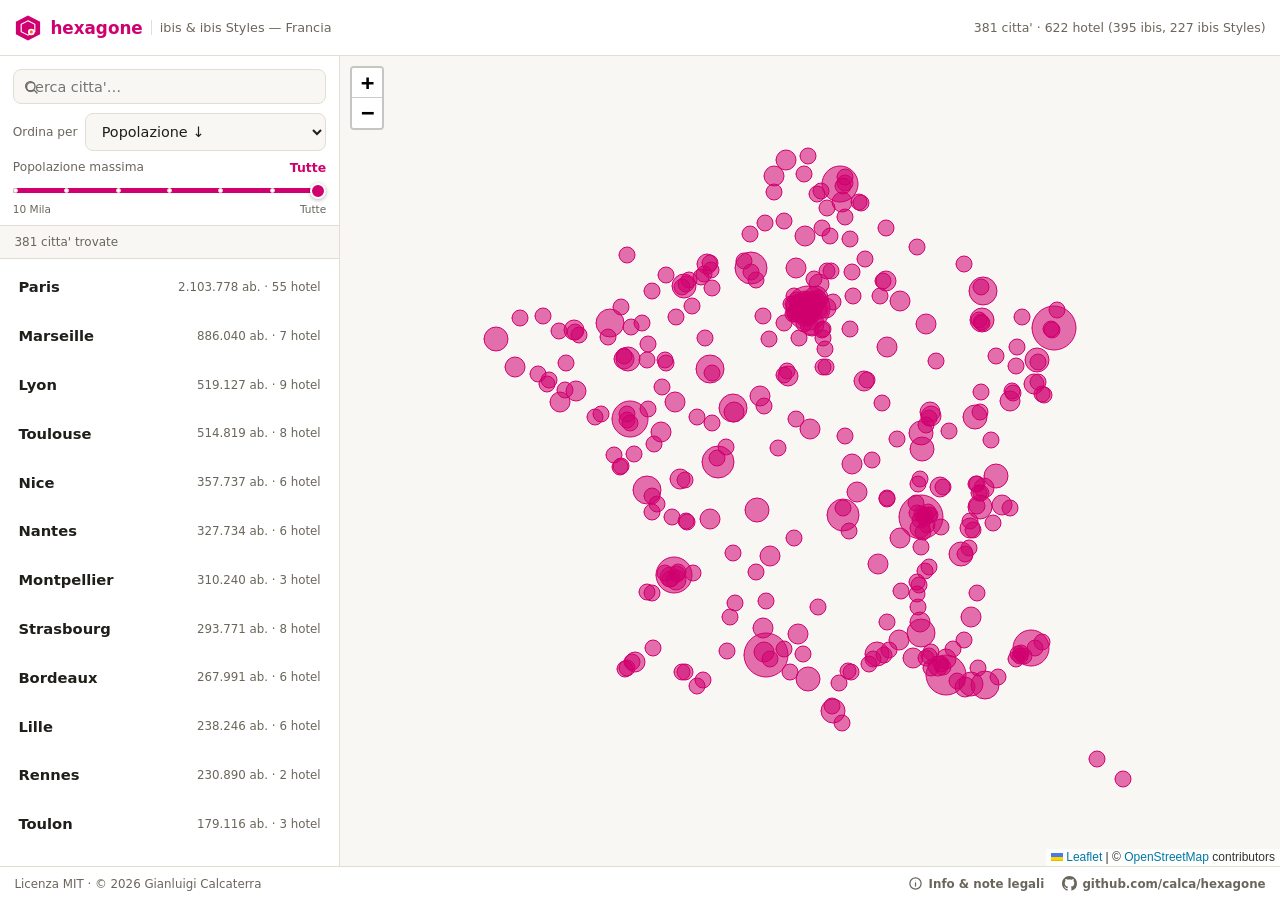
==== docs/index.html @ 94207deb "fix: il filtro popolazione e' un tetto massimo, non un minimo Il filtro/slider nella sidebar si chia" ====
<!doctype html>
<html lang="it">
<head>
<meta charset="utf-8">
<title>hexagone — ibis &amp; ibis Styles in Francia</title>
<meta name="viewport" content="width=device-width, initial-scale=1">
<meta name="description" content="hexagone: mappa non ufficiale degli hotel ibis e ibis Styles in Francia, con dati su popolazione, storia e cosa visitare per ogni citta'.">
<meta name="theme-color" content="#d0006f" media="(prefers-color-scheme: light)">
<meta name="theme-color" content="#16151a" media="(prefers-color-scheme: dark)">

<link rel="canonical" href="https://calca.github.io/hexagone/">
<meta property="og:type" content="website">
<meta property="og:site_name" content="hexagone">
<meta property="og:locale" content="it_IT">
<meta property="og:title" content="hexagone — ibis &amp; ibis Styles in Francia">
<meta property="og:description" content="Mappa non ufficiale degli hotel ibis e ibis Styles in Francia, con dati su popolazione, storia e cosa visitare per ogni citta'.">
<meta property="og:url" content="https://calca.github.io/hexagone/">
<meta property="og:image" content="https://calca.github.io/hexagone/icons/icon-512.png">
<meta name="twitter:card" content="summary_large_image">
<meta name="twitter:title" content="hexagone — ibis &amp; ibis Styles in Francia">
<meta name="twitter:description" content="Mappa non ufficiale degli hotel ibis e ibis Styles in Francia, con dati su popolazione, storia e cosa visitare per ogni citta'.">
<meta name="twitter:image" content="https://calca.github.io/hexagone/icons/icon-512.png">
<script type="application/ld+json">
{
  "@context": "https://schema.org",
  "@type": "WebSite",
  "name": "hexagone",
  "alternateName": "hexagone — ibis & ibis Styles in Francia",
  "url": "https://calca.github.io/hexagone/",
  "description": "Mappa non ufficiale degli hotel ibis e ibis Styles in Francia, con dati su popolazione, storia e cosa visitare per ogni citta'.",
  "inLanguage": "it"
}
</script>

<link rel="manifest" href="manifest.webmanifest">
<link rel="icon" href="icons/favicon.svg" type="image/svg+xml">
<link rel="alternate icon" href="icons/favicon.ico">
<link rel="icon" sizes="32x32" href="icons/favicon-32.png">
<link rel="icon" sizes="16x16" href="icons/favicon-16.png">
<link rel="apple-touch-icon" href="icons/apple-touch-icon.png">
<meta name="apple-mobile-web-app-capable" content="yes">
<meta name="apple-mobile-web-app-status-bar-style" content="black-translucent">
<meta name="apple-mobile-web-app-title" content="hexagone">

<link rel="stylesheet" href="vendor/leaflet/leaflet.css">
<link rel="stylesheet" href="style.css">
</head>
<body>
<header class="topbar">
  <h1 class="brand">
    <img src="icons/favicon.svg" alt="" width="28" height="28" class="brand-mark">
    <span class="brand-name">hexagone</span>
    <span class="fr">ibis &amp; ibis Styles — Francia</span>
  </h1>
  <div id="stats" class="stats">Caricamento dati…</div>
</header>

<nav class="view-tabs" id="view-tabs" aria-label="Vista">
  <button type="button" data-view="list" class="active" aria-pressed="true">
    <svg viewBox="0 0 24 24" fill="none" stroke="currentColor" stroke-width="2" stroke-linecap="round"><line x1="4" y1="6" x2="20" y2="6"/><line x1="4" y1="12" x2="20" y2="12"/><line x1="4" y1="18" x2="20" y2="18"/></svg>
    Elenco
  </button>
  <button type="button" data-view="map" aria-pressed="false">
    <svg viewBox="0 0 24 24" fill="none" stroke="currentColor" stroke-width="2" stroke-linecap="round" stroke-linejoin="round"><path d="M9 20l-6-3V4l6 3 6-3 6 3v13l-6-3-6 3zM9 7v13M15 4v13"/></svg>
    Mappa
  </button>
</nav>

<main class="layout" id="layout" data-view="list">
  <aside class="sidebar">
    <div class="controls">
      <div class="search-field">
        <svg viewBox="0 0 24 24" fill="none" stroke="currentColor" stroke-width="2" stroke-linecap="round"><circle cx="11" cy="11" r="7"/><line x1="21" y1="21" x2="16.65" y2="16.65"/></svg>
        <input id="search" type="search" placeholder="Cerca citta'…" autocomplete="off">
      </div>
      <div class="control-row">
        <label for="sort">Ordina per</label>
        <select id="sort">
          <option value="population-desc">Popolazione ↓</option>
          <option value="population-asc">Popolazione ↑</option>
          <option value="name-asc">Nome A→Z</option>
          <option value="hotels-desc">N. hotel ↓</option>
        </select>
      </div>
      <div class="control-block">
        <div class="control-row">
          <label for="maxpop">Popolazione massima</label>
          <span id="maxpop-value" class="maxpop-value">Tutte</span>
        </div>
        <div class="maxpop-slider">
          <div class="maxpop-track"></div>
          <div class="maxpop-fill" id="maxpop-fill"></div>
          <div class="maxpop-dots" aria-hidden="true">
            <span></span><span></span><span></span><span></span><span></span><span></span><span></span>
          </div>
          <input id="maxpop" type="range" min="0" max="6" step="1" value="6" aria-label="Popolazione massima">
        </div>
        <div class="maxpop-ticks" aria-hidden="true">
          <span>10 Mila</span><span>Tutte</span>
        </div>
      </div>
    </div>
    <div id="list-meta" class="list-meta"></div>
    <ul id="city-list" class="city-list" aria-label="Elenco citta'"></ul>
  </aside>

  <div class="map-pane">
    <div id="map"></div>
  </div>

  <div id="detail-backdrop" class="detail-backdrop" hidden></div>
  <section id="detail" class="detail" hidden>
    <button id="detail-close" class="detail-close" aria-label="Chiudi">&times;</button>
    <div id="detail-content"></div>
  </section>
</main>

<footer class="footer">
  <span class="footer-legal">Licenza <a href="https://github.com/calca/hexagone/blob/main/LICENSE" target="_blank" rel="noopener">MIT</a> · &copy; 2026 <a href="https://github.com/calca" target="_blank" rel="noopener">Gianluigi Calcaterra</a></span>
  <nav class="footer-links" aria-label="Link utili">
    <a href="about.html" class="footer-link footer-about">
      <svg viewBox="0 0 24 24" width="15" height="15" fill="none" stroke="currentColor" stroke-width="2" stroke-linecap="round" aria-hidden="true"><circle cx="12" cy="12" r="9"/><line x1="12" y1="11" x2="12" y2="16"/><circle cx="12" cy="7.7" r=".6" fill="currentColor" stroke="none"/></svg>
      <span>Info &amp; note legali</span>
    </a>
    <a href="https://github.com/calca/hexagone" target="_blank" rel="noopener" class="footer-link footer-repo">
      <svg viewBox="0 0 16 16" width="15" height="15" fill="currentColor" aria-hidden="true"><path d="M8 0C3.58 0 0 3.58 0 8c0 3.54 2.29 6.53 5.47 7.59.4.07.55-.17.55-.38 0-.19-.01-.82-.01-1.49-2.01.37-2.53-.49-2.69-.94-.09-.23-.48-.94-.82-1.13-.28-.15-.68-.52-.01-.53.63-.01 1.08.58 1.23.82.72 1.21 1.87.87 2.33.66.07-.52.28-.87.51-1.07-1.78-.2-3.64-.89-3.64-3.95 0-.87.31-1.59.82-2.15-.08-.2-.36-1.02.08-2.12 0 0 .67-.21 2.2.82.64-.18 1.32-.27 2-.27.68 0 1.36.09 2 .27 1.53-1.04 2.2-.82 2.2-.82.44 1.1.16 1.92.08 2.12.51.56.82 1.27.82 2.15 0 3.07-1.87 3.75-3.65 3.95.29.25.54.73.54 1.48 0 1.07-.01 1.93-.01 2.2 0 .21.15.46.55.38A8.01 8.01 0 0016 8c0-4.42-3.58-8-8-8z"/></svg>
      <span class="footer-repo-text">github.com/calca/hexagone</span>
    </a>
  </nav>
</footer>

<script src="vendor/leaflet/leaflet.js"></script>
<script src="app.js"></script>
</body>
</html>
---- docs/vendor/leaflet/leaflet.css ----
/* required styles */

.leaflet-pane,
.leaflet-tile,
.leaflet-marker-icon,
.leaflet-marker-shadow,
.leaflet-tile-container,
.leaflet-pane > svg,
.leaflet-pane > canvas,
.leaflet-zoom-box,
.leaflet-image-layer,
.leaflet-layer {
	position: absolute;
	left: 0;
	top: 0;
	}
.leaflet-container {
	overflow: hidden;
	}
.leaflet-tile,
.leaflet-marker-icon,
.leaflet-marker-shadow {
	-webkit-user-select: none;
	   -moz-user-select: none;
	        user-select: none;
	  -webkit-user-drag: none;
	}
/* Prevents IE11 from highlighting tiles in blue */
.leaflet-tile::selection {
	background: transparent;
}
/* Safari renders non-retina tile on retina better with this, but Chrome is worse */
.leaflet-safari .leaflet-tile {
	image-rendering: -webkit-optimize-contrast;
	}
/* hack that prevents hw layers "stretching" when loading new tiles */
.leaflet-safari .leaflet-tile-container {
	width: 1600px;
	height: 1600px;
	-webkit-transform-origin: 0 0;
	}
.leaflet-marker-icon,
.leaflet-marker-shadow {
	display: block;
	}
/* .leaflet-container svg: reset svg max-width decleration shipped in Joomla! (joomla.org) 3.x */
/* .leaflet-container img: map is broken in FF if you have max-width: 100% on tiles */
.leaflet-container .leaflet-overlay-pane svg {
	max-width: none !important;
	max-height: none !important;
	}
.leaflet-container .leaflet-marker-pane img,
.leaflet-container .leaflet-shadow-pane img,
.leaflet-container .leaflet-tile-pane img,
.leaflet-container img.leaflet-image-layer,
.leaflet-container .leaflet-tile {
	max-width: none !important;
	max-height: none !important;
	width: auto;
	padding: 0;
	}

.leaflet-container img.leaflet-tile {
	/* See: https://bugs.chromium.org/p/chromium/issues/detail?id=600120 */
	mix-blend-mode: plus-lighter;
}

.leaflet-container.leaflet-touch-zoom {
	-ms-touch-action: pan-x pan-y;
	touch-action: pan-x pan-y;
	}
.leaflet-container.leaflet-touch-drag {
	-ms-touch-action: pinch-zoom;
	/* Fallback for FF which doesn't support pinch-zoom */
	touch-action: none;
	touch-action: pinch-zoom;
}
.leaflet-container.leaflet-touch-drag.leaflet-touch-zoom {
	-ms-touch-action: none;
	touch-action: none;
}
.leaflet-container {
	-webkit-tap-highlight-color: transparent;
}
.leaflet-container a {
	-webkit-tap-highlight-color: rgba(51, 181, 229, 0.4);
}
.leaflet-tile {
	filter: inherit;
	visibility: hidden;
	}
.leaflet-tile-loaded {
	visibility: inherit;
	}
.leaflet-zoom-box {
	width: 0;
	height: 0;
	-moz-box-sizing: border-box;
	     box-sizing: border-box;
	z-index: 800;
	}
/* workaround for https://bugzilla.mozilla.org/show_bug.cgi?id=888319 */
.leaflet-overlay-pane svg {
	-moz-user-select: none;
	}

.leaflet-pane         { z-index: 400; }

.leaflet-tile-pane    { z-index: 200; }
.leaflet-overlay-pane { z-index: 400; }
.leaflet-shadow-pane  { z-index: 500; }
.leaflet-marker-pane  { z-index: 600; }
.leaflet-tooltip-pane   { z-index: 650; }
.leaflet-popup-pane   { z-index: 700; }

.leaflet-map-pane canvas { z-index: 100; }
.leaflet-map-pane svg    { z-index: 200; }

.leaflet-vml-shape {
	width: 1px;
	height: 1px;
	}
.lvml {
	behavior: url(#default#VML);
	display: inline-block;
	position: absolute;
	}


/* control positioning */

.leaflet-control {
	position: relative;
	z-index: 800;
	pointer-events: visiblePainted; /* IE 9-10 doesn't have auto */
	pointer-events: auto;
	}
.leaflet-top,
.leaflet-bottom {
	position: absolute;
	z-index: 1000;
	pointer-events: none;
	}
.leaflet-top {
	top: 0;
	}
.leaflet-right {
	right: 0;
	}
.leaflet-bottom {
	bottom: 0;
	}
.leaflet-left {
	left: 0;
	}
.leaflet-control {
	float: left;
	clear: both;
	}
.leaflet-right .leaflet-control {
	float: right;
	}
.leaflet-top .leaflet-control {
	margin-top: 10px;
	}
.leaflet-bottom .leaflet-control {
	margin-bottom: 10px;
	}
.leaflet-left .leaflet-control {
	margin-left: 10px;
	}
.leaflet-right .leaflet-control {
	margin-right: 10px;
	}


/* zoom and fade animations */

.leaflet-fade-anim .leaflet-popup {
	opacity: 0;
	-webkit-transition: opacity 0.2s linear;
	   -moz-transition: opacity 0.2s linear;
	        transition: opacity 0.2s linear;
	}
.leaflet-fade-anim .leaflet-map-pane .leaflet-popup {
	opacity: 1;
	}
.leaflet-zoom-animated {
	-webkit-transform-origin: 0 0;
	    -ms-transform-origin: 0 0;
	        transform-origin: 0 0;
	}
svg.leaflet-zoom-animated {
	will-change: transform;
}

.leaflet-zoom-anim .leaflet-zoom-animated {
	-webkit-transition: -webkit-transform 0.25s cubic-bezier(0,0,0.25,1);
	   -moz-transition:    -moz-transform 0.25s cubic-bezier(0,0,0.25,1);
	        transition:         transform 0.25s cubic-bezier(0,0,0.25,1);
	}
.leaflet-zoom-anim .leaflet-tile,
.leaflet-pan-anim .leaflet-tile {
	-webkit-transition: none;
	   -moz-transition: none;
	        transition: none;
	}

.leaflet-zoom-anim .leaflet-zoom-hide {
	visibility: hidden;
	}


/* cursors */

.leaflet-interactive {
	cursor: pointer;
	}
.leaflet-grab {
	cursor: -webkit-grab;
	cursor:    -moz-grab;
	cursor:         grab;
	}
.leaflet-crosshair,
.leaflet-crosshair .leaflet-interactive {
	cursor: crosshair;
	}
.leaflet-popup-pane,
.leaflet-control {
	cursor: auto;
	}
.leaflet-dragging .leaflet-grab,
.leaflet-dragging .leaflet-grab .leaflet-interactive,
.leaflet-dragging .leaflet-marker-draggable {
	cursor: move;
	cursor: -webkit-grabbing;
	cursor:    -moz-grabbing;
	cursor:         grabbing;
	}

/* marker & overlays interactivity */
.leaflet-marker-icon,
.leaflet-marker-shadow,
.leaflet-image-layer,
.leaflet-pane > svg path,
.leaflet-tile-container {
	pointer-events: none;
	}

.leaflet-marker-icon.leaflet-interactive,
.leaflet-image-layer.leaflet-interactive,
.leaflet-pane > svg path.leaflet-interactive,
svg.leaflet-image-layer.leaflet-interactive path {
	pointer-events: visiblePainted; /* IE 9-10 doesn't have auto */
	pointer-events: auto;
	}

/* visual tweaks */

.leaflet-container {
	background: #ddd;
	outline-offset: 1px;
	}
.leaflet-container a {
	color: #0078A8;
	}
.leaflet-zoom-box {
	border: 2px dotted #38f;
	background: rgba(255,255,255,0.5);
	}


/* general typography */
.leaflet-container {
	font-family: "Helvetica Neue", Arial, Helvetica, sans-serif;
	font-size: 12px;
	font-size: 0.75rem;
	line-height: 1.5;
	}


/* general toolbar styles */

.leaflet-bar {
	box-shadow: 0 1px 5px rgba(0,0,0,0.65);
	border-radius: 4px;
	}
.leaflet-bar a {
	background-color: #fff;
	border-bottom: 1px solid #ccc;
	width: 26px;
	height: 26px;
	line-height: 26px;
	display: block;
	text-align: center;
	text-decoration: none;
	color: black;
	}
.leaflet-bar a,
.leaflet-control-layers-toggle {
	background-position: 50% 50%;
	background-repeat: no-repeat;
	display: block;
	}
.leaflet-bar a:hover,
.leaflet-bar a:focus {
	background-color: #f4f4f4;
	}
.leaflet-bar a:first-child {
	border-top-left-radius: 4px;
	border-top-right-radius: 4px;
	}
.leaflet-bar a:last-child {
	border-bottom-left-radius: 4px;
	border-bottom-right-radius: 4px;
	border-bottom: none;
	}
.leaflet-bar a.leaflet-disabled {
	cursor: default;
	background-color: #f4f4f4;
	color: #bbb;
	}

.leaflet-touch .leaflet-bar a {
	width: 30px;
	height: 30px;
	line-height: 30px;
	}
.leaflet-touch .leaflet-bar a:first-child {
	border-top-left-radius: 2px;
	border-top-right-radius: 2px;
	}
.leaflet-touch .leaflet-bar a:last-child {
	border-bottom-left-radius: 2px;
	border-bottom-right-radius: 2px;
	}

/* zoom control */

.leaflet-control-zoom-in,
.leaflet-control-zoom-out {
	font: bold 18px 'Lucida Console', Monaco, monospace;
	text-indent: 1px;
	}

.leaflet-touch .leaflet-control-zoom-in, .leaflet-touch .leaflet-control-zoom-out  {
	font-size: 22px;
	}


/* layers control */

.leaflet-control-layers {
	box-shadow: 0 1px 5px rgba(0,0,0,0.4);
	background: #fff;
	border-radius: 5px;
	}
.leaflet-control-layers-toggle {
	background-image: url(images/layers.png);
	width: 36px;
	height: 36px;
	}
.leaflet-retina .leaflet-control-layers-toggle {
	background-image: url(images/layers-2x.png);
	background-size: 26px 26px;
	}
.leaflet-touch .leaflet-control-layers-toggle {
	width: 44px;
	height: 44px;
	}
.leaflet-control-layers .leaflet-control-layers-list,
.leaflet-control-layers-expanded .leaflet-control-layers-toggle {
	display: none;
	}
.leaflet-control-layers-expanded .leaflet-control-layers-list {
	display: block;
	position: relative;
	}
.leaflet-control-layers-expanded {
	padding: 6px 10px 6px 6px;
	color: #333;
	background: #fff;
	}
.leaflet-control-layers-scrollbar {
	overflow-y: scroll;
	overflow-x: hidden;
	padding-right: 5px;
	}
.leaflet-control-layers-selector {
	margin-top: 2px;
	position: relative;
	top: 1px;
	}
.leaflet-control-layers label {
	display: block;
	font-size: 13px;
	font-size: 1.08333em;
	}
.leaflet-control-layers-separator {
	height: 0;
	border-top: 1px solid #ddd;
	margin: 5px -10px 5px -6px;
	}

/* Default icon URLs */
.leaflet-default-icon-path { /* used only in path-guessing heuristic, see L.Icon.Default */
	background-image: url(images/marker-icon.png);
	}


/* attribution and scale controls */

.leaflet-container .leaflet-control-attribution {
	background: #fff;
	background: rgba(255, 255, 255, 0.8);
	margin: 0;
	}
.leaflet-control-attribution,
.leaflet-control-scale-line {
	padding: 0 5px;
	color: #333;
	line-height: 1.4;
	}
.leaflet-control-attribution a {
	text-decoration: none;
	}
.leaflet-control-attribution a:hover,
.leaflet-control-attribution a:focus {
	text-decoration: underline;
	}
.leaflet-attribution-flag {
	display: inline !important;
	vertical-align: baseline !important;
	width: 1em;
	height: 0.6669em;
	}
.leaflet-left .leaflet-control-scale {
	margin-left: 5px;
	}
.leaflet-bottom .leaflet-control-scale {
	margin-bottom: 5px;
	}
.leaflet-control-scale-line {
	border: 2px solid #777;
	border-top: none;
	line-height: 1.1;
	padding: 2px 5px 1px;
	white-space: nowrap;
	-moz-box-sizing: border-box;
	     box-sizing: border-box;
	background: rgba(255, 255, 255, 0.8);
	text-shadow: 1px 1px #fff;
	}
.leaflet-control-scale-line:not(:first-child) {
	border-top: 2px solid #777;
	border-bottom: none;
	margin-top: -2px;
	}
.leaflet-control-scale-line:not(:first-child):not(:last-child) {
	border-bottom: 2px solid #777;
	}

.leaflet-touch .leaflet-control-attribution,
.leaflet-touch .leaflet-control-layers,
.leaflet-touch .leaflet-bar {
	box-shadow: none;
	}
.leaflet-touch .leaflet-control-layers,
.leaflet-touch .leaflet-bar {
	border: 2px solid rgba(0,0,0,0.2);
	background-clip: padding-box;
	}


/* popup */

.leaflet-popup {
	position: absolute;
	text-align: center;
	margin-bottom: 20px;
	}
.leaflet-popup-content-wrapper {
	padding: 1px;
	text-align: left;
	border-radius: 12px;
	}
.leaflet-popup-content {
	margin: 13px 24px 13px 20px;
	line-height: 1.3;
	font-size: 13px;
	font-size: 1.08333em;
	min-height: 1px;
	}
.leaflet-popup-content p {
	margin: 17px 0;
	margin: 1.3em 0;
	}
.leaflet-popup-tip-container {
	width: 40px;
	height: 20px;
	position: absolute;
	left: 50%;
	margin-top: -1px;
	margin-left: -20px;
	overflow: hidden;
	pointer-events: none;
	}
.leaflet-popup-tip {
	width: 17px;
	height: 17px;
	padding: 1px;

	margin: -10px auto 0;
	pointer-events: auto;

	-webkit-transform: rotate(45deg);
	   -moz-transform: rotate(45deg);
	    -ms-transform: rotate(45deg);
	        transform: rotate(45deg);
	}
.leaflet-popup-content-wrapper,
.leaflet-popup-tip {
	background: white;
	color: #333;
	box-shadow: 0 3px 14px rgba(0,0,0,0.4);
	}
.leaflet-container a.leaflet-popup-close-button {
	position: absolute;
	top: 0;
	right: 0;
	border: none;
	text-align: center;
	width: 24px;
	height: 24px;
	font: 16px/24px Tahoma, Verdana, sans-serif;
	color: #757575;
	text-decoration: none;
	background: transparent;
	}
.leaflet-container a.leaflet-popup-close-button:hover,
.leaflet-container a.leaflet-popup-close-button:focus {
	color: #585858;
	}
.leaflet-popup-scrolled {
	overflow: auto;
	}

.leaflet-oldie .leaflet-popup-content-wrapper {
	-ms-zoom: 1;
	}
.leaflet-oldie .leaflet-popup-tip {
	width: 24px;
	margin: 0 auto;

	-ms-filter: "progid:DXImageTransform.Microsoft.Matrix(M11=0.70710678, M12=0.70710678, M21=-0.70710678, M22=0.70710678)";
	filter: progid:DXImageTransform.Microsoft.Matrix(M11=0.70710678, M12=0.70710678, M21=-0.70710678, M22=0.70710678);
	}

.leaflet-oldie .leaflet-control-zoom,
.leaflet-oldie .leaflet-control-layers,
.leaflet-oldie .leaflet-popup-content-wrapper,
.leaflet-oldie .leaflet-popup-tip {
	border: 1px solid #999;
	}


/* div icon */

.leaflet-div-icon {
	background: #fff;
	border: 1px solid #666;
	}


/* Tooltip */
/* Base styles for the element that has a tooltip */
.leaflet-tooltip {
	position: absolute;
	padding: 6px;
	background-color: #fff;
	border: 1px solid #fff;
	border-radius: 3px;
	color: #222;
	white-space: nowrap;
	-webkit-user-select: none;
	-moz-user-select: none;
	-ms-user-select: none;
	user-select: none;
	pointer-events: none;
	box-shadow: 0 1px 3px rgba(0,0,0,0.4);
	}
.leaflet-tooltip.leaflet-interactive {
	cursor: pointer;
	pointer-events: auto;
	}
.leaflet-tooltip-top:before,
.leaflet-tooltip-bottom:before,
.leaflet-tooltip-left:before,
.leaflet-tooltip-right:before {
	position: absolute;
	pointer-events: none;
	border: 6px solid transparent;
	background: transparent;
	content: "";
	}

/* Directions */

.leaflet-tooltip-bottom {
	margin-top: 6px;
}
.leaflet-tooltip-top {
	margin-top: -6px;
}
.leaflet-tooltip-bottom:before,
.leaflet-tooltip-top:before {
	left: 50%;
	margin-left: -6px;
	}
.leaflet-tooltip-top:before {
	bottom: 0;
	margin-bottom: -12px;
	border-top-color: #fff;
	}
.leaflet-tooltip-bottom:before {
	top: 0;
	margin-top: -12px;
	margin-left: -6px;
	border-bottom-color: #fff;
	}
.leaflet-tooltip-left {
	margin-left: -6px;
}
.leaflet-tooltip-right {
	margin-left: 6px;
}
.leaflet-tooltip-left:before,
.leaflet-tooltip-right:before {
	top: 50%;
	margin-top: -6px;
	}
.leaflet-tooltip-left:before {
	right: 0;
	margin-right: -12px;
	border-left-color: #fff;
	}
.leaflet-tooltip-right:before {
	left: 0;
	margin-left: -12px;
	border-right-color: #fff;
	}

/* Printing */

@media print {
	/* Prevent printers from removing background-images of controls. */
	.leaflet-control {
		-webkit-print-color-adjust: exact;
		print-color-adjust: exact;
		}
	}
---- docs/style.css ----
:root {
  --bg: #f5f4f0;
  --panel: #ffffff;
  --panel-alt: #f8f7f4;
  --border: #e3ded3;
  --text: #201e1a;
  --text-muted: #6b665c;
  --accent: #d0006f; /* rosso Accor/ibis */
  --accent-rgb: 208, 0, 111;
  --accent-styles: #ff6a13; /* arancio ibis Styles */
  --shadow: 0 2px 10px rgba(0, 0, 0, .08);
  --shadow-lg: 0 12px 32px rgba(0, 0, 0, .18);
  --radius: 12px;
  --radius-sm: 8px;
  --topbar-h: 56px;
  --tabs-h: 0px;
  --footer-h: 34px;
  color-scheme: light;
}

@media (prefers-color-scheme: dark) {
  :root {
    --bg: #16151a;
    --panel: #1e1d23;
    --panel-alt: #26242b;
    --border: #35333c;
    --text: #f1efe9;
    --text-muted: #a29e97;
    --shadow: 0 2px 10px rgba(0, 0, 0, .35);
    --shadow-lg: 0 12px 32px rgba(0, 0, 0, .5);
    color-scheme: dark;
  }
}

* { box-sizing: border-box; }

html, body {
  height: 100%;
  margin: 0;
  font-family: system-ui, "Segoe UI", Roboto, Helvetica, Arial, sans-serif;
  color: var(--text);
  background: var(--bg);
  -webkit-tap-highlight-color: transparent;
}

body { overflow: hidden; }

a { color: var(--accent); }

::selection { background: rgba(var(--accent-rgb), .25); }

:focus-visible {
  outline: 2px solid var(--accent);
  outline-offset: 2px;
}

/* ---------- Topbar ---------- */

.topbar {
  display: flex;
  align-items: center;
  justify-content: space-between;
  gap: .75rem;
  padding: .55rem .9rem;
  padding-top: calc(.55rem + env(safe-area-inset-top));
  padding-left: calc(.9rem + env(safe-area-inset-left));
  padding-right: calc(.9rem + env(safe-area-inset-right));
  background: var(--panel);
  border-bottom: 1px solid var(--border);
  min-height: var(--topbar-h);
  position: relative;
  z-index: 20;
}

.topbar h1 {
  font-size: 1.05rem;
  margin: 0;
  font-weight: 700;
  white-space: nowrap;
  overflow: hidden;
  text-overflow: ellipsis;
}
.topbar h1 span { color: var(--accent); }
.topbar h1 .fr { color: var(--text-muted); font-weight: 400; }

.brand {
  display: flex;
  align-items: center;
  gap: .5rem;
}
.brand-mark { flex-shrink: 0; display: block; }
.brand-name { color: var(--text); }
.brand .fr {
  font-size: .8rem;
  font-weight: 400;
  color: var(--text-muted);
  padding-left: .5rem;
  border-left: 1px solid var(--border);
}

.stats {
  font-size: .78rem;
  color: var(--text-muted);
  text-align: right;
  white-space: nowrap;
  flex-shrink: 0;
}
.stats .warn { color: var(--accent-styles); font-weight: 600; }

/* ---------- Mobile view tabs ---------- */

.view-tabs {
  display: none;
  gap: .4rem;
  padding: .5rem .7rem;
  background: var(--panel);
  border-bottom: 1px solid var(--border);
  position: relative;
  z-index: 19;
}

.view-tabs button {
  flex: 1;
  border: 1px solid var(--border);
  background: var(--panel-alt);
  color: var(--text-muted);
  font-size: .85rem;
  font-weight: 600;
  padding: .55rem .6rem;
  border-radius: 999px;
  cursor: pointer;
  display: flex;
  align-items: center;
  justify-content: center;
  gap: .35rem;
  transition: background .15s, color .15s, border-color .15s;
}

.view-tabs button svg { width: 16px; height: 16px; flex-shrink: 0; }

.view-tabs button.active {
  background: var(--accent);
  border-color: var(--accent);
  color: #fff;
}

/* ---------- Layout ---------- */

.layout {
  display: grid;
  grid-template-columns: 340px 1fr;
  height: calc(100vh - var(--topbar-h) - var(--tabs-h) - var(--footer-h));
  position: relative;
}

/* ---------- Footer ---------- */

.footer {
  height: var(--footer-h);
  padding: 0 .9rem;
  padding-bottom: env(safe-area-inset-bottom);
  padding-left: calc(.9rem + env(safe-area-inset-left));
  padding-right: calc(.9rem + env(safe-area-inset-right));
  display: flex;
  align-items: center;
  justify-content: space-between;
  gap: .8rem;
  background: var(--panel);
  border-top: 1px solid var(--border);
  font-size: .74rem;
  color: var(--text-muted);
  white-space: nowrap;
  overflow: hidden;
  position: relative;
  z-index: 20;
}

.footer a { color: var(--text-muted); text-decoration: none; }
.footer a:hover { color: var(--accent); text-decoration: underline; }

.footer-legal {
  overflow: hidden;
  text-overflow: ellipsis;
  min-width: 0;
}

.footer-links {
  display: flex;
  align-items: center;
  gap: 1.1rem;
  flex-shrink: 0;
}

.footer-link {
  display: inline-flex;
  align-items: center;
  gap: .35rem;
  font-weight: 600;
}
.footer-link svg { flex-shrink: 0; }

.sidebar {
  border-right: 1px solid var(--border);
  background: var(--panel);
  display: flex;
  flex-direction: column;
  overflow: hidden;
}

.controls {
  padding: .8rem .8rem .6rem;
  border-bottom: 1px solid var(--border);
  display: flex;
  flex-direction: column;
  gap: .55rem;
}

.search-field {
  position: relative;
  display: flex;
  align-items: center;
}
.search-field svg {
  position: absolute;
  left: .65rem;
  width: 16px;
  height: 16px;
  color: var(--text-muted);
  pointer-events: none;
}

.controls input:not([type="range"]), .controls select {
  width: 100%;
  padding: .55rem .7rem;
  border: 1px solid var(--border);
  border-radius: var(--radius-sm);
  font-size: .9rem;
  background: var(--panel-alt);
  color: var(--text);
  font-family: inherit;
}
.controls input:not([type="range"]):focus, .controls select:focus { border-color: var(--accent); }

.search-field input { padding-left: 2.1rem; }

.control-row {
  display: flex;
  align-items: center;
  justify-content: space-between;
  gap: .5rem;
}
.control-row label { font-size: .76rem; color: var(--text-muted); white-space: nowrap; }
.control-row select, .control-row input { width: auto; flex: 1; }

.control-block { display: flex; flex-direction: column; }

.maxpop-value {
  font-size: .78rem;
  font-weight: 700;
  color: var(--accent);
  white-space: nowrap;
}

.maxpop-slider {
  position: relative;
  height: 28px;
  display: flex;
  align-items: center;
  margin-top: .15rem;
}

.maxpop-track, .maxpop-fill {
  position: absolute;
  left: 0;
  height: 5px;
  border-radius: 999px;
  pointer-events: none;
}
.maxpop-track { right: 0; background: var(--border); }
.maxpop-fill { width: 0%; background: var(--accent); transition: width .12s; }

.maxpop-dots {
  position: absolute;
  left: 0;
  right: 0;
  display: flex;
  justify-content: space-between;
  pointer-events: none;
}
.maxpop-dots span {
  width: 5px;
  height: 5px;
  border-radius: 50%;
  background: var(--panel);
  border: 1px solid var(--border);
}

.maxpop-slider input[type="range"] {
  position: relative;
  z-index: 2;
  width: 100%;
  height: 28px;
  margin: 0;
  padding: 0;
  background: transparent;
  -webkit-appearance: none;
  appearance: none;
  cursor: pointer;
  outline: none;
}
.maxpop-slider input[type="range"]::-webkit-slider-runnable-track {
  -webkit-appearance: none;
  height: 5px;
  background: transparent;
}
.maxpop-slider input[type="range"]::-moz-range-track {
  height: 5px;
  background: transparent;
  border: none;
}
.maxpop-slider input[type="range"]::-webkit-slider-thumb {
  -webkit-appearance: none;
  width: 16px;
  height: 16px;
  margin-top: -5.5px;
  border-radius: 50%;
  background: var(--accent);
  border: 2px solid var(--panel);
  box-shadow: 0 1px 4px rgba(0, 0, 0, .3);
  cursor: pointer;
}
.maxpop-slider input[type="range"]::-moz-range-thumb {
  width: 16px;
  height: 16px;
  border-radius: 50%;
  background: var(--accent);
  border: 2px solid var(--panel);
  box-shadow: 0 1px 4px rgba(0, 0, 0, .3);
  cursor: pointer;
}
.maxpop-slider input[type="range"]:focus-visible::-webkit-slider-thumb {
  outline: 2px solid var(--accent);
  outline-offset: 2px;
}
.maxpop-slider input[type="range"]:focus-visible::-moz-range-thumb {
  outline: 2px solid var(--accent);
  outline-offset: 2px;
}

.maxpop-ticks {
  display: flex;
  justify-content: space-between;
  font-size: .66rem;
  color: var(--text-muted);
  margin-top: -.1rem;
}

.list-meta {
  padding: .55rem .9rem;
  font-size: .75rem;
  color: var(--text-muted);
  border-bottom: 1px solid var(--border);
  background: var(--panel-alt);
}

.city-list {
  list-style: none;
  margin: 0;
  padding: .4rem;
  overflow-y: auto;
  flex: 1;
  -webkit-overflow-scrolling: touch;
}

.city-list li {
  padding: .65rem .75rem;
  margin-bottom: .3rem;
  border-radius: var(--radius-sm);
  cursor: pointer;
  display: flex;
  justify-content: space-between;
  gap: .6rem;
  align-items: center;
  min-height: 44px;
  transition: background .12s;
}
.city-list li:hover { background: var(--panel-alt); }
.city-list li.active { background: rgba(var(--accent-rgb), .12); }
.city-list li.active .city-name { color: var(--accent); }

.city-name { font-weight: 600; font-size: .92rem; }
.city-meta { font-size: .74rem; color: var(--text-muted); text-align: right; white-space: nowrap; }

.empty-state {
  padding: 2rem 1.2rem;
  text-align: center;
  color: var(--text-muted);
  font-size: .88rem;
}

/* ---------- Map ---------- */

.map-pane { position: relative; height: 100%; width: 100%; }
#map { width: 100%; height: 100%; background: var(--panel-alt); }

.leaflet-popup-content-wrapper { background: var(--panel); color: var(--text); }
.leaflet-popup-tip { background: var(--panel); }
.leaflet-popup-content { font-size: .85rem; }
.leaflet-popup-content button {
  margin-top: .4rem;
  background: var(--accent);
  color: #fff;
  border: none;
  border-radius: 999px;
  padding: .35rem .75rem;
  font-size: .8rem;
  font-weight: 600;
  cursor: pointer;
}

/* ---------- Detail panel ---------- */

.detail-backdrop {
  position: fixed;
  inset: 0;
  background: rgba(0, 0, 0, .4);
  z-index: 400;
  display: none;
}

.detail {
  position: absolute;
  top: 12px;
  right: 12px;
  width: min(400px, 92vw);
  max-height: calc(100% - 24px);
  overflow-y: auto;
  background: var(--panel);
  border-radius: var(--radius);
  box-shadow: var(--shadow-lg);
  padding: 1.1rem 1.2rem 1.4rem;
  z-index: 500;
  -webkit-overflow-scrolling: touch;
}

.detail-close {
  position: absolute;
  top: .5rem;
  right: .6rem;
  width: 32px;
  height: 32px;
  border: none;
  background: var(--panel-alt);
  border-radius: 50%;
  font-size: 1.3rem;
  line-height: 1;
  cursor: pointer;
  color: var(--text-muted);
  display: flex;
  align-items: center;
  justify-content: center;
}

.detail h2 { margin: 0 1.6rem .1rem 0; font-size: 1.25rem; }
.detail .subtitle { color: var(--text-muted); font-size: .85rem; margin-bottom: .8rem; }

.detail-section { margin-top: 1rem; }
.detail-section h3 { font-size: .76rem; text-transform: uppercase; letter-spacing: .04em; color: var(--text-muted); margin: 0 0 .45rem; }
.detail-section p { margin: 0; font-size: .92rem; line-height: 1.55; }

.attractions { list-style: none; margin: 0; padding: 0; display: flex; flex-wrap: wrap; gap: .4rem; }
.attractions li {
  background: var(--panel-alt);
  border: 1px solid var(--border);
  border-radius: 20px;
  padding: .3rem .75rem;
  font-size: .82rem;
}

.hotel-card {
  border: 1px solid var(--border);
  border-radius: var(--radius-sm);
  padding: .65rem .75rem;
  margin-bottom: .5rem;
  background: var(--panel-alt);
}
.hotel-card .name { font-weight: 600; font-size: .92rem; }
.hotel-card .address { font-size: .82rem; color: var(--text-muted); margin-top: .2rem; }
.hotel-card .links { margin-top: .35rem; font-size: .78rem; display: flex; gap: .9rem; flex-wrap: wrap; }
.hotel-card .links a { font-weight: 600; text-decoration: none; }
.hotel-card .links a:hover { text-decoration: underline; }

.hotel-card .book-links { margin-top: .5rem; gap: .5rem; }
.book-link {
  display: inline-flex;
  align-items: center;
  font-size: .76rem !important;
  font-weight: 600;
  padding: .32rem .65rem;
  border-radius: 999px;
  border: 1px solid var(--accent);
  color: var(--accent) !important;
  text-decoration: none !important;
  transition: background .12s, color .12s;
}
.book-link:hover { background: var(--accent); color: #fff !important; }

.badge {
  display: inline-block;
  font-size: .66rem;
  font-weight: 700;
  padding: .15rem .5rem;
  border-radius: 4px;
  color: #fff;
  margin-left: .4rem;
  vertical-align: middle;
  letter-spacing: .01em;
}
.badge.ibis { background: var(--accent); }
.badge.styles { background: var(--accent-styles); }
.badge.unesco { background: #a67c00; font-size: .62rem; cursor: help; }

.attractions.monuments li { background: transparent; border-style: dashed; }

/* ---------- Scrollbars (desktop, webkit) ---------- */

.city-list::-webkit-scrollbar, .detail::-webkit-scrollbar { width: 8px; }
.city-list::-webkit-scrollbar-thumb, .detail::-webkit-scrollbar-thumb {
  background: var(--border);
  border-radius: 4px;
}

/* ==================================================
   Tablet: sidebar più stretta, tutto ancora affiancato
   ================================================== */
@media (max-width: 1024px) and (min-width: 861px) {
  .layout { grid-template-columns: 280px 1fr; }
}

/* ==================================================
   Mobile: tab Elenco/Mappa, dettaglio come bottom-sheet
   ================================================== */
@media (max-width: 860px) {
  :root { --tabs-h: 52px; }

  .topbar h1 { font-size: .95rem; }
  .stats { font-size: .72rem; max-width: 40vw; overflow: hidden; text-overflow: ellipsis; }

  .view-tabs { display: flex; }

  .layout { grid-template-columns: 1fr; grid-template-rows: 1fr; }

  .sidebar, .map-pane { display: none; width: 100%; height: 100%; }
  .layout[data-view="list"] .sidebar { display: flex; }
  .layout[data-view="map"] .map-pane { display: block; }

  .city-list li { min-height: 52px; padding: .75rem .8rem; }

  .detail-backdrop { display: block; }
  .detail-backdrop[hidden] { display: none; }

  .detail {
    position: fixed;
    left: 0;
    right: 0;
    top: auto;
    bottom: 0;
    width: 100%;
    max-height: 82vh;
    border-radius: 16px 16px 0 0;
    padding: 1.1rem 1.1rem calc(1.6rem + env(safe-area-inset-bottom));
    box-shadow: var(--shadow-lg);
  }
  .detail::before {
    content: "";
    position: sticky;
    top: -.2rem;
    display: block;
    width: 40px;
    height: 4px;
    margin: -.4rem auto .7rem;
    border-radius: 999px;
    background: var(--border);
  }

  /* Footer più comodo al tocco, sempre con il link alle note legali visibile */
  :root { --footer-h: 48px; }

  .footer { justify-content: center; gap: 1.5rem; }
  .footer-legal { display: none; }
  .footer-links { gap: 1.5rem; }
  .footer-link {
    font-size: .8rem;
    padding: .5rem .2rem;
    min-height: 44px;
  }
}

@media (max-width: 420px) {
  .topbar h1 .fr { display: none; }
  .footer-links { gap: 1.2rem; }
  .footer-repo-text { display: none; }
}

/* Rispetta chi ha disabilitato le animazioni */
@media (prefers-reduced-motion: reduce) {
  * { transition: none !important; animation: none !important; }
}

/* ---------- Pagina statica (es. About) ---------- */

body.page {
  height: auto;
  min-height: 100%;
  overflow: auto;
  display: flex;
  flex-direction: column;
}

body.page .topbar a.brand { color: inherit; }

.page-wrap {
  flex: 1;
  width: 100%;
  max-width: 720px;
  margin: 0 auto;
  padding: 1.6rem 1.2rem 3rem;
  padding-left: calc(1.2rem + env(safe-area-inset-left));
  padding-right: calc(1.2rem + env(safe-area-inset-right));
}

.page-wrap h1 {
  font-size: 1.4rem;
  margin: .4rem 0 .6rem;
}

.page-wrap h2 {
  font-size: 1rem;
  margin: 1.8rem 0 .5rem;
  color: var(--text);
}

.page-wrap p, .page-wrap li {
  font-size: .93rem;
  line-height: 1.65;
  color: var(--text);
}

.page-wrap .lead { color: var(--text-muted); }

.page-wrap ul { padding-left: 1.2rem; }
.page-wrap li { margin-bottom: .3rem; }

.back-link { margin: 0 0 .8rem; }
.back-link a { font-size: .85rem; font-weight: 600; text-decoration: none; }
.back-link a:hover { text-decoration: underline; }

body.page .footer { position: static; }
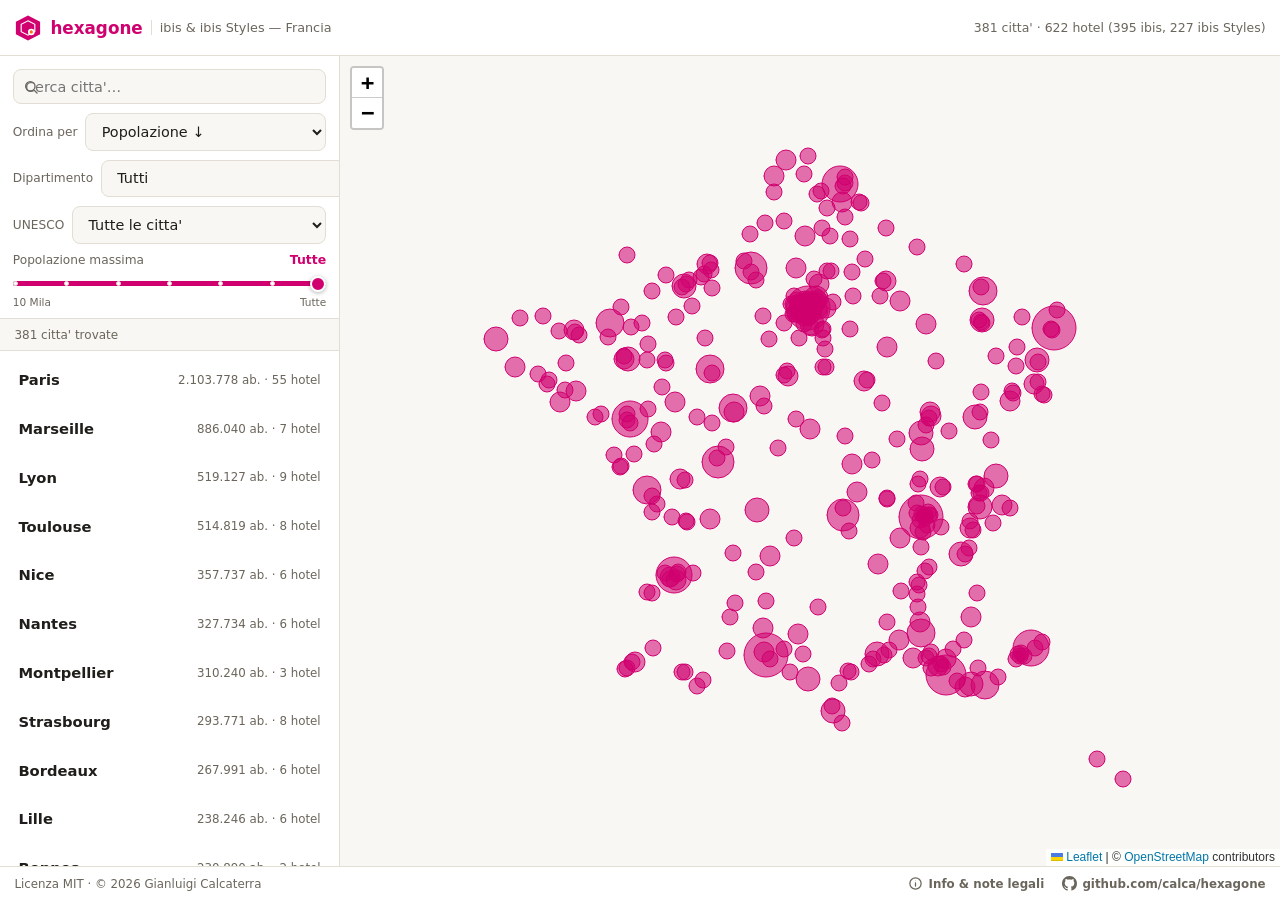
==== commit 47508d2c: "feat: aggiunge filtri per dipartimento e presenza sito UNESCO - Dipartimento: dedotto lato client da" ====
--- a/docs/index.html
+++ b/docs/index.html
@@ -82,6 +82,20 @@
           <option value="hotels-desc">N. hotel ↓</option>
         </select>
       </div>
+      <div class="control-row">
+        <label for="department">Dipartimento</label>
+        <select id="department">
+          <option value="">Tutti</option>
+        </select>
+      </div>
+      <div class="control-row">
+        <label for="unesco-filter">UNESCO</label>
+        <select id="unesco-filter">
+          <option value="">Tutte le citta'</option>
+          <option value="with">Solo con sito UNESCO</option>
+          <option value="without">Solo senza sito UNESCO</option>
+        </select>
+      </div>
       <div class="control-block">
         <div class="control-row">
           <label for="maxpop">Popolazione massima</label>
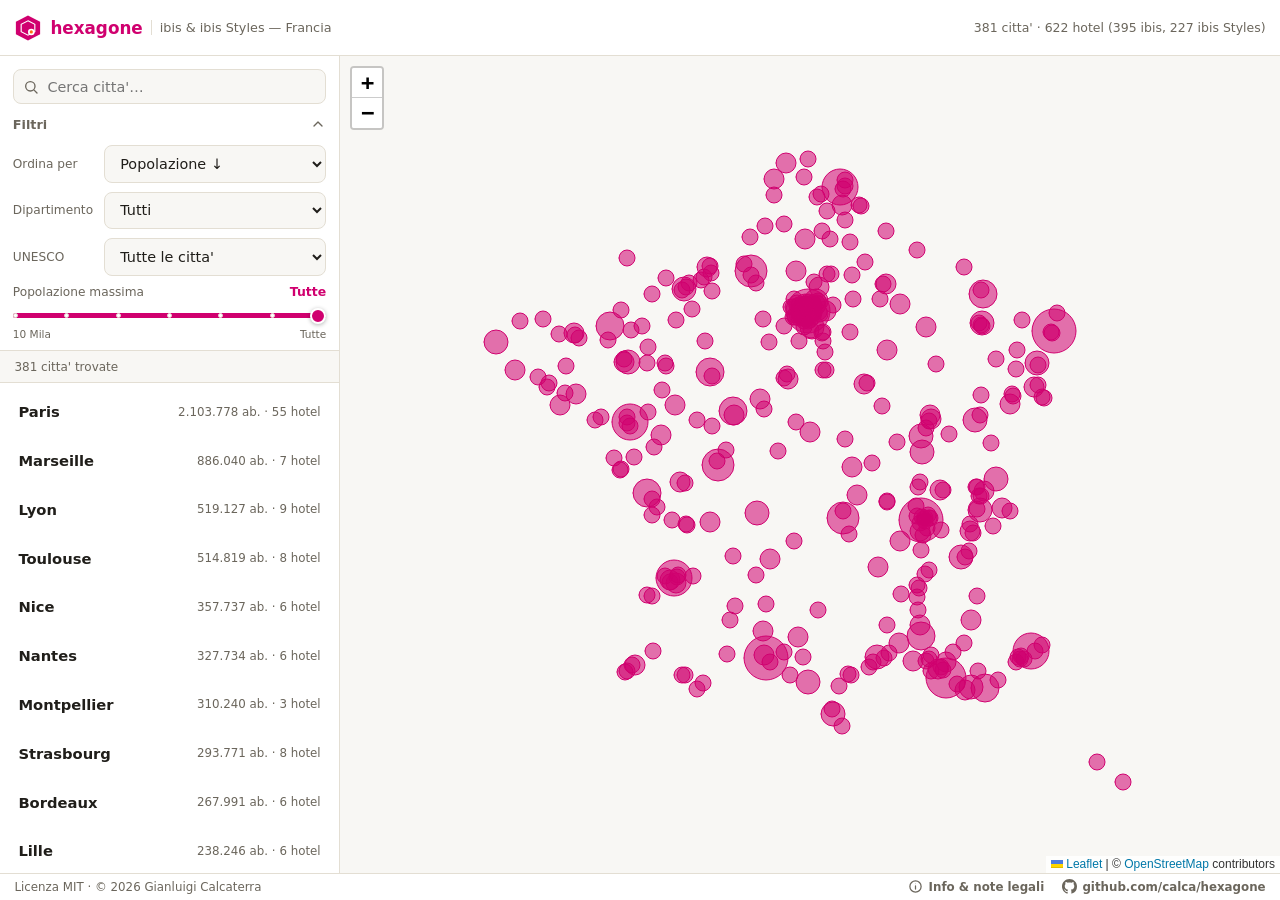
==== commit 6e8d9b9b: "fix: quattro correzioni UI (footer Chrome, filtri collassabili, dropdown, search) - Footer invisibil" ====
--- a/docs/index.html
+++ b/docs/index.html
@@ -73,46 +73,54 @@
         <svg viewBox="0 0 24 24" fill="none" stroke="currentColor" stroke-width="2" stroke-linecap="round"><circle cx="11" cy="11" r="7"/><line x1="21" y1="21" x2="16.65" y2="16.65"/></svg>
         <input id="search" type="search" placeholder="Cerca citta'…" autocomplete="off">
       </div>
-      <div class="control-row">
-        <label for="sort">Ordina per</label>
-        <select id="sort">
-          <option value="population-desc">Popolazione ↓</option>
-          <option value="population-asc">Popolazione ↑</option>
-          <option value="name-asc">Nome A→Z</option>
-          <option value="hotels-desc">N. hotel ↓</option>
-        </select>
-      </div>
-      <div class="control-row">
-        <label for="department">Dipartimento</label>
-        <select id="department">
-          <option value="">Tutti</option>
-        </select>
-      </div>
-      <div class="control-row">
-        <label for="unesco-filter">UNESCO</label>
-        <select id="unesco-filter">
-          <option value="">Tutte le citta'</option>
-          <option value="with">Solo con sito UNESCO</option>
-          <option value="without">Solo senza sito UNESCO</option>
-        </select>
-      </div>
-      <div class="control-block">
-        <div class="control-row">
-          <label for="maxpop">Popolazione massima</label>
-          <span id="maxpop-value" class="maxpop-value">Tutte</span>
+      <details class="filters" open>
+        <summary class="filters-toggle">
+          <span>Filtri</span>
+          <svg class="filters-chevron" viewBox="0 0 24 24" fill="none" stroke="currentColor" stroke-width="2" stroke-linecap="round" stroke-linejoin="round"><polyline points="6 9 12 15 18 9"/></svg>
+        </summary>
+        <div class="filters-body">
+          <div class="control-row">
+            <label for="sort">Ordina per</label>
+            <select id="sort">
+              <option value="population-desc">Popolazione ↓</option>
+              <option value="population-asc">Popolazione ↑</option>
+              <option value="name-asc">Nome A→Z</option>
+              <option value="hotels-desc">N. hotel ↓</option>
+            </select>
+          </div>
+          <div class="control-row">
+            <label for="department">Dipartimento</label>
+            <select id="department">
+              <option value="">Tutti</option>
+            </select>
+          </div>
+          <div class="control-row">
+            <label for="unesco-filter">UNESCO</label>
+            <select id="unesco-filter">
+              <option value="">Tutte le citta'</option>
+              <option value="with">Solo con sito UNESCO</option>
+              <option value="without">Solo senza sito UNESCO</option>
+            </select>
+          </div>
+          <div class="control-block">
+            <div class="control-row">
+              <label for="maxpop">Popolazione massima</label>
+              <span id="maxpop-value" class="maxpop-value">Tutte</span>
+            </div>
+            <div class="maxpop-slider">
+              <div class="maxpop-track"></div>
+              <div class="maxpop-fill" id="maxpop-fill"></div>
+              <div class="maxpop-dots" aria-hidden="true">
+                <span></span><span></span><span></span><span></span><span></span><span></span><span></span>
+              </div>
+              <input id="maxpop" type="range" min="0" max="6" step="1" value="6" aria-label="Popolazione massima">
+            </div>
+            <div class="maxpop-ticks" aria-hidden="true">
+              <span>10 Mila</span><span>Tutte</span>
+            </div>
+          </div>
         </div>
-        <div class="maxpop-slider">
-          <div class="maxpop-track"></div>
-          <div class="maxpop-fill" id="maxpop-fill"></div>
-          <div class="maxpop-dots" aria-hidden="true">
-            <span></span><span></span><span></span><span></span><span></span><span></span><span></span>
-          </div>
-          <input id="maxpop" type="range" min="0" max="6" step="1" value="6" aria-label="Popolazione massima">
-        </div>
-        <div class="maxpop-ticks" aria-hidden="true">
-          <span>10 Mila</span><span>Tutte</span>
-        </div>
-      </div>
+      </details>
     </div>
     <div id="list-meta" class="list-meta"></div>
     <ul id="city-list" class="city-list" aria-label="Elenco citta'"></ul>
--- a/docs/style.css
+++ b/docs/style.css
@@ -12,9 +12,6 @@
   --shadow-lg: 0 12px 32px rgba(0, 0, 0, .18);
   --radius: 12px;
   --radius-sm: 8px;
-  --topbar-h: 56px;
-  --tabs-h: 0px;
-  --footer-h: 34px;
   color-scheme: light;
 }
 
@@ -43,7 +40,16 @@
   -webkit-tap-highlight-color: transparent;
 }
 
-body { overflow: hidden; }
+/* Colonna flex invece di calcolare a mano l'altezza di layout/footer da
+   sottrarre a 100vh: quel calcolo dipendeva da variabili CSS che potevano
+   disallinearsi dall'altezza reale renderizzata di topbar/tabs/footer
+   (metriche del font, safe-area-inset, min-height che cresce col contenuto),
+   causando il taglio del footer fuori viewport su alcuni browser (Chrome). */
+body {
+  overflow: hidden;
+  display: flex;
+  flex-direction: column;
+}
 
 a { color: var(--accent); }
 
@@ -67,7 +73,8 @@
   padding-right: calc(.9rem + env(safe-area-inset-right));
   background: var(--panel);
   border-bottom: 1px solid var(--border);
-  min-height: var(--topbar-h);
+  min-height: 56px;
+  flex-shrink: 0;
   position: relative;
   z-index: 20;
 }
@@ -111,6 +118,7 @@
 
 .view-tabs {
   display: none;
+  flex-shrink: 0;
   gap: .4rem;
   padding: .5rem .7rem;
   background: var(--panel);
@@ -149,16 +157,17 @@
 .layout {
   display: grid;
   grid-template-columns: 340px 1fr;
-  height: calc(100vh - var(--topbar-h) - var(--tabs-h) - var(--footer-h));
+  flex: 1 1 auto;
+  min-height: 0;
   position: relative;
 }
 
 /* ---------- Footer ---------- */
 
 .footer {
-  height: var(--footer-h);
-  padding: 0 .9rem;
-  padding-bottom: env(safe-area-inset-bottom);
+  flex-shrink: 0;
+  padding: .35rem .9rem;
+  padding-bottom: calc(.35rem + env(safe-area-inset-bottom));
   padding-left: calc(.9rem + env(safe-area-inset-left));
   padding-right: calc(.9rem + env(safe-area-inset-right));
   display: flex;
@@ -213,6 +222,31 @@
   display: flex;
   flex-direction: column;
   gap: .55rem;
+}
+
+.filters-toggle {
+  display: flex;
+  align-items: center;
+  justify-content: space-between;
+  cursor: pointer;
+  list-style: none;
+  padding: .2rem 0;
+  font-size: .8rem;
+  font-weight: 600;
+  color: var(--text-muted);
+  user-select: none;
+}
+.filters-toggle::-webkit-details-marker { display: none; }
+.filters-toggle:hover { color: var(--text); }
+
+.filters-chevron { width: 16px; height: 16px; flex-shrink: 0; transition: transform .15s; }
+.filters[open] .filters-chevron { transform: rotate(180deg); }
+
+.filters-body {
+  display: flex;
+  flex-direction: column;
+  gap: .55rem;
+  padding-top: .6rem;
 }
 
 .search-field {
@@ -241,7 +275,12 @@
 }
 .controls input:not([type="range"]):focus, .controls select:focus { border-color: var(--accent); }
 
-.search-field input { padding-left: 2.1rem; }
+/* #search invece di .search-field input: la specificita' di
+   ".controls input:not([type=range])" (classe + tipo + attributo dentro
+   :not) batteva quella di ".search-field input" (classe + tipo) e la sua
+   "padding: .55rem .7rem" vinceva su "padding-left: 2.1rem", lasciando il
+   testo digitato sotto l'icona della lente. */
+#search { padding-left: 2.1rem; }
 
 .control-row {
   display: flex;
@@ -249,8 +288,14 @@
   justify-content: space-between;
   gap: .5rem;
 }
-.control-row label { font-size: .76rem; color: var(--text-muted); white-space: nowrap; }
-.control-row select, .control-row input { width: auto; flex: 1; }
+/* min-width fissa sulle etichette: senza, ogni riga (Ordina per/Dipartimento/
+   UNESCO) lascia allo <select> uno spazio "flex: 1" diverso a seconda della
+   lunghezza del proprio testo, risultando in dropdown di larghezze diverse. */
+.control-row label { font-size: .76rem; color: var(--text-muted); white-space: nowrap; min-width: 5.2rem; flex-shrink: 0; }
+/* min-width: 0 permette allo <select> di restringersi sotto la larghezza
+   della sua opzione piu' lunga (es. i nomi dei dipartimenti): senza,
+   flex:1 non basta a garantire la stessa larghezza tra le varie select. */
+.control-row select, .control-row input { width: auto; flex: 1; min-width: 0; }
 
 .control-block { display: flex; flex-direction: column; }
 
@@ -541,8 +586,6 @@
    Mobile: tab Elenco/Mappa, dettaglio come bottom-sheet
    ================================================== */
 @media (max-width: 860px) {
-  :root { --tabs-h: 52px; }
-
   .topbar h1 { font-size: .95rem; }
   .stats { font-size: .72rem; max-width: 40vw; overflow: hidden; text-overflow: ellipsis; }
 
@@ -584,9 +627,7 @@
   }
 
   /* Footer più comodo al tocco, sempre con il link alle note legali visibile */
-  :root { --footer-h: 48px; }
-
-  .footer { justify-content: center; gap: 1.5rem; }
+  .footer { min-height: 48px; justify-content: center; gap: 1.5rem; }
   .footer-legal { display: none; }
   .footer-links { gap: 1.5rem; }
   .footer-link {
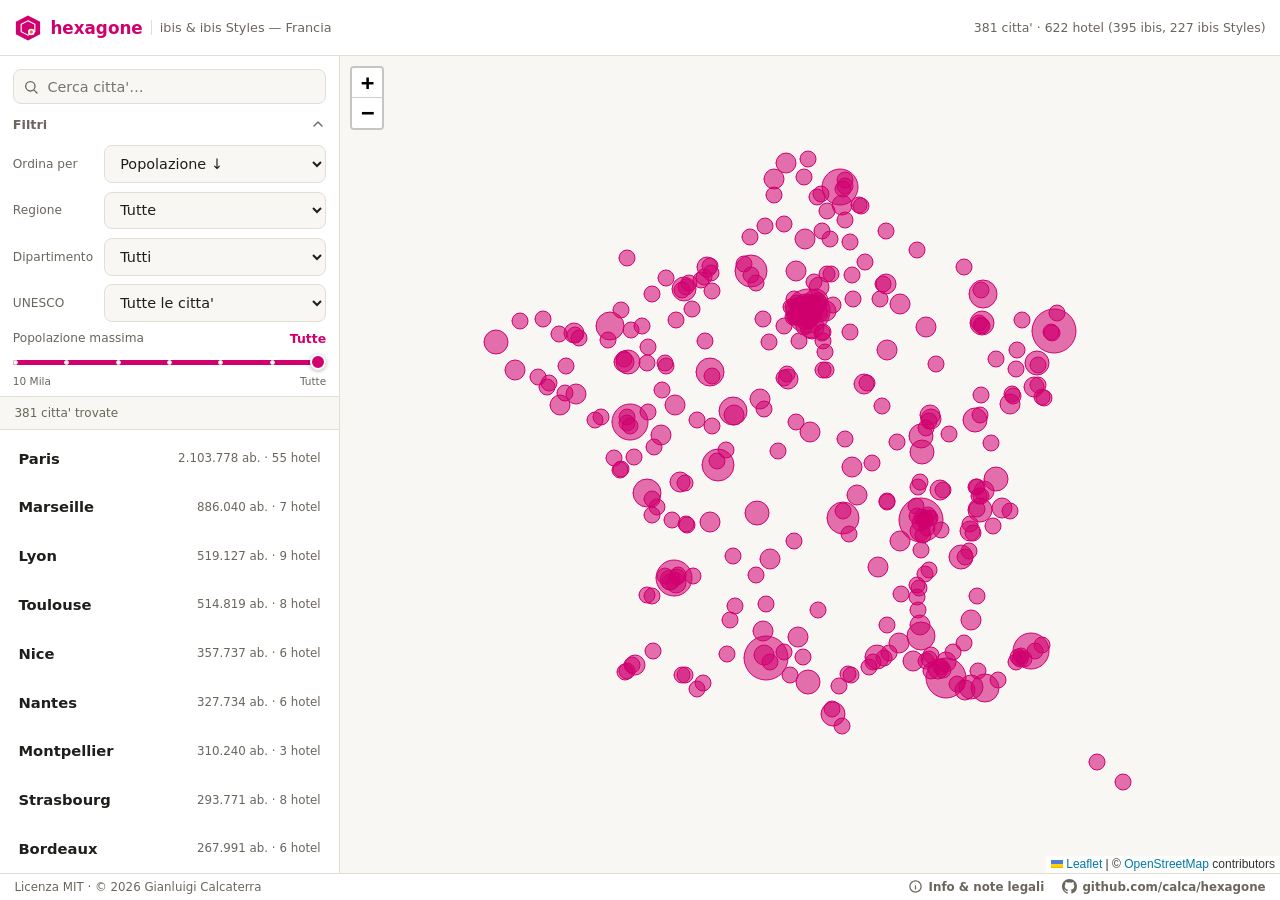
==== commit 1ac949ce: "feat: filtro Regione a cascata sopra Dipartimento Nuovo dropdown "Regione" (le 13 regioni metropolit" ====
--- a/docs/index.html
+++ b/docs/index.html
@@ -89,6 +89,12 @@
             </select>
           </div>
           <div class="control-row">
+            <label for="region">Regione</label>
+            <select id="region">
+              <option value="">Tutte</option>
+            </select>
+          </div>
+          <div class="control-row">
             <label for="department">Dipartimento</label>
             <select id="department">
               <option value="">Tutti</option>
--- a/docs/style.css
+++ b/docs/style.css
@@ -513,6 +513,43 @@
 .detail-section h3 { font-size: .76rem; text-transform: uppercase; letter-spacing: .04em; color: var(--text-muted); margin: 0 0 .45rem; }
 .detail-section p { margin: 0; font-size: .92rem; line-height: 1.55; }
 
+.gallery-section .gallery-header {
+  display: flex;
+  align-items: baseline;
+  justify-content: space-between;
+  gap: .6rem;
+  margin-bottom: .45rem;
+}
+.gallery-section .gallery-header h3 { margin: 0; }
+.gallery-google-link {
+  font-size: .78rem;
+  font-weight: 600;
+  white-space: nowrap;
+  text-decoration: none;
+}
+.gallery-google-link:hover { text-decoration: underline; }
+
+.gallery {
+  display: grid;
+  grid-template-columns: repeat(auto-fill, minmax(72px, 1fr));
+  gap: .4rem;
+}
+.gallery-item {
+  display: block;
+  aspect-ratio: 1;
+  border-radius: var(--radius-sm);
+  overflow: hidden;
+  background: var(--panel-alt);
+  border: 1px solid var(--border);
+}
+.gallery-item img { width: 100%; height: 100%; object-fit: cover; display: block; transition: transform .15s; }
+.gallery-item:hover img { transform: scale(1.08); }
+
+.gallery-loading, .gallery-empty { grid-column: 1 / -1; margin: 0; font-size: .82rem; color: var(--text-muted); }
+
+.gallery-credit { margin: .5rem 0 0; font-size: .68rem; color: var(--text-muted); }
+.gallery-credit a { color: inherit; text-decoration: underline; }
+
 .attractions { list-style: none; margin: 0; padding: 0; display: flex; flex-wrap: wrap; gap: .4rem; }
 .attractions li {
   background: var(--panel-alt);
@@ -601,6 +638,17 @@
 
   .detail-backdrop { display: block; }
   .detail-backdrop[hidden] { display: none; }
+
+  /* Lo sheet di dettaglio copre fino all'82% dello schermo dal basso: i
+     controlli +/- (in alto a sinistra) e l'attribuzione Leaflet/OSM (in
+     basso) finiscono a cavallo del suo bordo e, avendo z-index piu' alto
+     di quello dello sheet, ci galleggiano sopra in modo fastidioso. Si
+     nascondono mentre lo sheet e' aperto, dato che in quel momento resta
+     visibile solo una piccola porzione di mappa in alto. */
+  .layout:has(#detail:not([hidden])) .leaflet-control-zoom,
+  .layout:has(#detail:not([hidden])) .leaflet-control-attribution {
+    display: none;
+  }
 
   .detail {
     position: fixed;
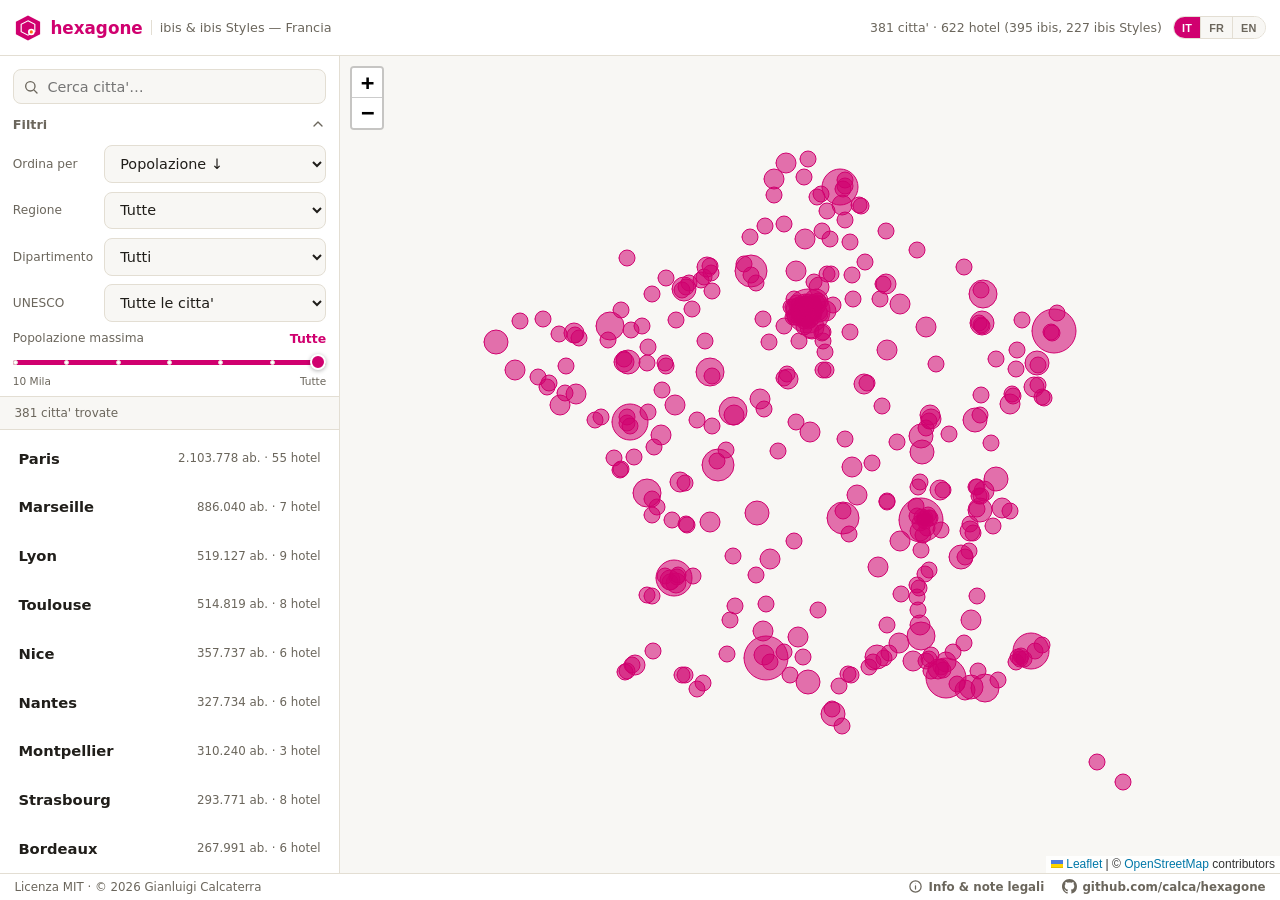
==== commit 0aeb0422: "feat: traduce l'interfaccia in italiano/francese/inglese Aggiunge un selettore di lingua (IT/FR/EN) " ====
--- a/docs/index.html
+++ b/docs/index.html
@@ -50,19 +50,26 @@
   <h1 class="brand">
     <img src="icons/favicon.svg" alt="" width="28" height="28" class="brand-mark">
     <span class="brand-name">hexagone</span>
-    <span class="fr">ibis &amp; ibis Styles — Francia</span>
+    <span class="fr" data-i18n="tagline">ibis &amp; ibis Styles — Francia</span>
   </h1>
-  <div id="stats" class="stats">Caricamento dati…</div>
+  <div class="topbar-right">
+    <div id="stats" class="stats" data-i18n="loading">Caricamento dati…</div>
+    <div class="lang-switch" id="lang-switch" role="group" data-i18n-aria-label="langAria" aria-label="Lingua">
+      <button type="button" data-lang="it" aria-pressed="true">IT</button>
+      <button type="button" data-lang="fr" aria-pressed="false">FR</button>
+      <button type="button" data-lang="en" aria-pressed="false">EN</button>
+    </div>
+  </div>
 </header>
 
-<nav class="view-tabs" id="view-tabs" aria-label="Vista">
+<nav class="view-tabs" id="view-tabs" data-i18n-aria-label="ariaView" aria-label="Vista">
   <button type="button" data-view="list" class="active" aria-pressed="true">
     <svg viewBox="0 0 24 24" fill="none" stroke="currentColor" stroke-width="2" stroke-linecap="round"><line x1="4" y1="6" x2="20" y2="6"/><line x1="4" y1="12" x2="20" y2="12"/><line x1="4" y1="18" x2="20" y2="18"/></svg>
-    Elenco
+    <span data-i18n="tabList">Elenco</span>
   </button>
   <button type="button" data-view="map" aria-pressed="false">
     <svg viewBox="0 0 24 24" fill="none" stroke="currentColor" stroke-width="2" stroke-linecap="round" stroke-linejoin="round"><path d="M9 20l-6-3V4l6 3 6-3 6 3v13l-6-3-6 3zM9 7v13M15 4v13"/></svg>
-    Mappa
+    <span data-i18n="tabMap">Mappa</span>
   </button>
 </nav>
 
@@ -71,47 +78,47 @@
     <div class="controls">
       <div class="search-field">
         <svg viewBox="0 0 24 24" fill="none" stroke="currentColor" stroke-width="2" stroke-linecap="round"><circle cx="11" cy="11" r="7"/><line x1="21" y1="21" x2="16.65" y2="16.65"/></svg>
-        <input id="search" type="search" placeholder="Cerca citta'…" autocomplete="off">
+        <input id="search" type="search" data-i18n-placeholder="searchPlaceholder" placeholder="Cerca citta'…" autocomplete="off">
       </div>
       <details class="filters" open>
         <summary class="filters-toggle">
-          <span>Filtri</span>
+          <span><span data-i18n="filtersLabel">Filtri</span> <span id="filters-badge" class="filters-badge" hidden>0</span></span>
           <svg class="filters-chevron" viewBox="0 0 24 24" fill="none" stroke="currentColor" stroke-width="2" stroke-linecap="round" stroke-linejoin="round"><polyline points="6 9 12 15 18 9"/></svg>
         </summary>
         <div class="filters-body">
           <div class="control-row">
-            <label for="sort">Ordina per</label>
+            <label for="sort" data-i18n="sortLabel">Ordina per</label>
             <select id="sort">
-              <option value="population-desc">Popolazione ↓</option>
-              <option value="population-asc">Popolazione ↑</option>
-              <option value="name-asc">Nome A→Z</option>
-              <option value="hotels-desc">N. hotel ↓</option>
+              <option value="population-desc" data-i18n="sortPopDesc">Popolazione ↓</option>
+              <option value="population-asc" data-i18n="sortPopAsc">Popolazione ↑</option>
+              <option value="name-asc" data-i18n="sortNameAsc">Nome A→Z</option>
+              <option value="hotels-desc" data-i18n="sortHotelsDesc">N. hotel ↓</option>
             </select>
           </div>
           <div class="control-row">
-            <label for="region">Regione</label>
+            <label for="region" data-i18n="regionLabel">Regione</label>
             <select id="region">
-              <option value="">Tutte</option>
+              <option value="" data-i18n="allRegions">Tutte</option>
             </select>
           </div>
           <div class="control-row">
-            <label for="department">Dipartimento</label>
+            <label for="department" data-i18n="departmentLabel">Dipartimento</label>
             <select id="department">
-              <option value="">Tutti</option>
+              <option value="" data-i18n="allDepartments">Tutti</option>
             </select>
           </div>
           <div class="control-row">
-            <label for="unesco-filter">UNESCO</label>
+            <label for="unesco-filter" data-i18n="unescoLabel">UNESCO</label>
             <select id="unesco-filter">
-              <option value="">Tutte le citta'</option>
-              <option value="with">Solo con sito UNESCO</option>
-              <option value="without">Solo senza sito UNESCO</option>
+              <option value="" data-i18n="unescoAll">Tutte le citta'</option>
+              <option value="with" data-i18n="unescoWith">Solo con sito UNESCO</option>
+              <option value="without" data-i18n="unescoWithout">Solo senza sito UNESCO</option>
             </select>
           </div>
           <div class="control-block">
             <div class="control-row">
-              <label for="maxpop">Popolazione massima</label>
-              <span id="maxpop-value" class="maxpop-value">Tutte</span>
+              <label for="maxpop" data-i18n="maxpopLabel">Popolazione massima</label>
+              <span id="maxpop-value" class="maxpop-value" data-i18n="maxpopTickAll">Tutte</span>
             </div>
             <div class="maxpop-slider">
               <div class="maxpop-track"></div>
@@ -119,17 +126,17 @@
               <div class="maxpop-dots" aria-hidden="true">
                 <span></span><span></span><span></span><span></span><span></span><span></span><span></span>
               </div>
-              <input id="maxpop" type="range" min="0" max="6" step="1" value="6" aria-label="Popolazione massima">
+              <input id="maxpop" type="range" min="0" max="6" step="1" value="6" data-i18n-aria-label="maxpopLabel" aria-label="Popolazione massima">
             </div>
             <div class="maxpop-ticks" aria-hidden="true">
-              <span>10 Mila</span><span>Tutte</span>
+              <span data-i18n="maxpopTickMin">10 Mila</span><span data-i18n="maxpopTickAll">Tutte</span>
             </div>
           </div>
         </div>
       </details>
     </div>
     <div id="list-meta" class="list-meta"></div>
-    <ul id="city-list" class="city-list" aria-label="Elenco citta'"></ul>
+    <ul id="city-list" class="city-list" data-i18n-aria-label="ariaCityList" aria-label="Elenco citta'"></ul>
   </aside>
 
   <div class="map-pane">
@@ -138,17 +145,17 @@
 
   <div id="detail-backdrop" class="detail-backdrop" hidden></div>
   <section id="detail" class="detail" hidden>
-    <button id="detail-close" class="detail-close" aria-label="Chiudi">&times;</button>
+    <button id="detail-close" class="detail-close" data-i18n-aria-label="close" aria-label="Chiudi">&times;</button>
     <div id="detail-content"></div>
   </section>
 </main>
 
 <footer class="footer">
-  <span class="footer-legal">Licenza <a href="https://github.com/calca/hexagone/blob/main/LICENSE" target="_blank" rel="noopener">MIT</a> · &copy; 2026 <a href="https://github.com/calca" target="_blank" rel="noopener">Gianluigi Calcaterra</a></span>
-  <nav class="footer-links" aria-label="Link utili">
+  <span class="footer-legal"><span data-i18n="licenseWord">Licenza</span> <a href="https://github.com/calca/hexagone/blob/main/LICENSE" target="_blank" rel="noopener">MIT</a> · &copy; 2026 <a href="https://github.com/calca" target="_blank" rel="noopener">Gianluigi Calcaterra</a></span>
+  <nav class="footer-links" data-i18n-aria-label="ariaUsefulLinks" aria-label="Link utili">
     <a href="about.html" class="footer-link footer-about">
       <svg viewBox="0 0 24 24" width="15" height="15" fill="none" stroke="currentColor" stroke-width="2" stroke-linecap="round" aria-hidden="true"><circle cx="12" cy="12" r="9"/><line x1="12" y1="11" x2="12" y2="16"/><circle cx="12" cy="7.7" r=".6" fill="currentColor" stroke="none"/></svg>
-      <span>Info &amp; note legali</span>
+      <span data-i18n="footerAbout">Info &amp; note legali</span>
     </a>
     <a href="https://github.com/calca/hexagone" target="_blank" rel="noopener" class="footer-link footer-repo">
       <svg viewBox="0 0 16 16" width="15" height="15" fill="currentColor" aria-hidden="true"><path d="M8 0C3.58 0 0 3.58 0 8c0 3.54 2.29 6.53 5.47 7.59.4.07.55-.17.55-.38 0-.19-.01-.82-.01-1.49-2.01.37-2.53-.49-2.69-.94-.09-.23-.48-.94-.82-1.13-.28-.15-.68-.52-.01-.53.63-.01 1.08.58 1.23.82.72 1.21 1.87.87 2.33.66.07-.52.28-.87.51-1.07-1.78-.2-3.64-.89-3.64-3.95 0-.87.31-1.59.82-2.15-.08-.2-.36-1.02.08-2.12 0 0 .67-.21 2.2.82.64-.18 1.32-.27 2-.27.68 0 1.36.09 2 .27 1.53-1.04 2.2-.82 2.2-.82.44 1.1.16 1.92.08 2.12.51.56.82 1.27.82 2.15 0 3.07-1.87 3.75-3.65 3.95.29.25.54.73.54 1.48 0 1.07-.01 1.93-.01 2.2 0 .21.15.46.55.38A8.01 8.01 0 0016 8c0-4.42-3.58-8-8-8z"/></svg>
--- a/docs/style.css
+++ b/docs/style.css
@@ -105,6 +105,13 @@
   border-left: 1px solid var(--border);
 }
 
+.topbar-right {
+  display: flex;
+  align-items: center;
+  gap: .7rem;
+  flex-shrink: 0;
+}
+
 .stats {
   font-size: .78rem;
   color: var(--text-muted);
@@ -113,6 +120,26 @@
   flex-shrink: 0;
 }
 .stats .warn { color: var(--accent-styles); font-weight: 600; }
+
+.lang-switch {
+  display: flex;
+  border: 1px solid var(--border);
+  border-radius: 999px;
+  overflow: hidden;
+  flex-shrink: 0;
+}
+.lang-switch button {
+  border: none;
+  background: var(--panel-alt);
+  color: var(--text-muted);
+  font-size: .68rem;
+  font-weight: 700;
+  padding: .3rem .5rem;
+  cursor: pointer;
+  letter-spacing: .02em;
+}
+.lang-switch button + button { border-left: 1px solid var(--border); }
+.lang-switch button[aria-pressed="true"] { background: var(--accent); color: #fff; }
 
 /* ---------- Mobile view tabs ---------- */
 
@@ -241,6 +268,20 @@
 
 .filters-chevron { width: 16px; height: 16px; flex-shrink: 0; transition: transform .15s; }
 .filters[open] .filters-chevron { transform: rotate(180deg); }
+
+.filters-badge {
+  display: inline-block;
+  min-width: 16px;
+  padding: 0 .35rem;
+  border-radius: 999px;
+  background: var(--accent);
+  color: #fff;
+  font-size: .68rem;
+  font-weight: 700;
+  line-height: 16px;
+  text-align: center;
+}
+.filters-badge[hidden] { display: none; }
 
 .filters-body {
   display: flex;
@@ -689,6 +730,8 @@
   .topbar h1 .fr { display: none; }
   .footer-links { gap: 1.2rem; }
   .footer-repo-text { display: none; }
+  .topbar-right { gap: .4rem; }
+  .lang-switch button { padding: .3rem .4rem; }
 }
 
 /* Rispetta chi ha disabilitato le animazioni */
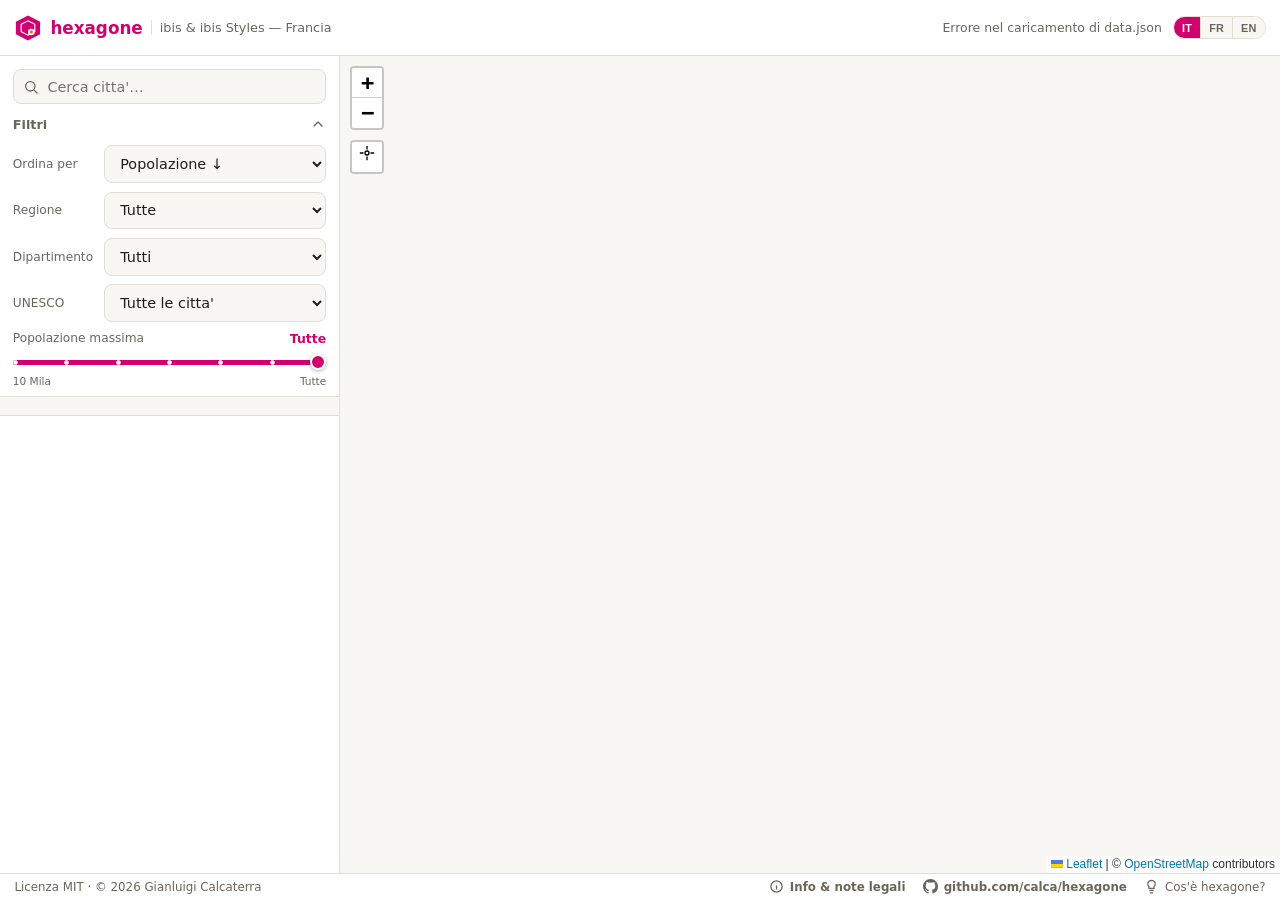
==== commit cf2eb7eb: "feat: modal di benvenuto al primo accesso per presentare hexagone Aggiunge un modal a 4 step (mappa," ====
--- a/docs/index.html
+++ b/docs/index.html
@@ -32,7 +32,7 @@
 }
 </script>
 
-<link rel="manifest" href="manifest.webmanifest">
+<link rel="manifest" href="manifest.webmanifest" id="manifest-link">
 <link rel="icon" href="icons/favicon.svg" type="image/svg+xml">
 <link rel="alternate icon" href="icons/favicon.ico">
 <link rel="icon" sizes="32x32" href="icons/favicon-32.png">
@@ -161,8 +161,25 @@
       <svg viewBox="0 0 16 16" width="15" height="15" fill="currentColor" aria-hidden="true"><path d="M8 0C3.58 0 0 3.58 0 8c0 3.54 2.29 6.53 5.47 7.59.4.07.55-.17.55-.38 0-.19-.01-.82-.01-1.49-2.01.37-2.53-.49-2.69-.94-.09-.23-.48-.94-.82-1.13-.28-.15-.68-.52-.01-.53.63-.01 1.08.58 1.23.82.72 1.21 1.87.87 2.33.66.07-.52.28-.87.51-1.07-1.78-.2-3.64-.89-3.64-3.95 0-.87.31-1.59.82-2.15-.08-.2-.36-1.02.08-2.12 0 0 .67-.21 2.2.82.64-.18 1.32-.27 2-.27.68 0 1.36.09 2 .27 1.53-1.04 2.2-.82 2.2-.82.44 1.1.16 1.92.08 2.12.51.56.82 1.27.82 2.15 0 3.07-1.87 3.75-3.65 3.95.29.25.54.73.54 1.48 0 1.07-.01 1.93-.01 2.2 0 .21.15.46.55.38A8.01 8.01 0 0016 8c0-4.42-3.58-8-8-8z"/></svg>
       <span class="footer-repo-text">github.com/calca/hexagone</span>
     </a>
+    <button type="button" id="welcome-reopen" class="footer-link footer-btn" data-i18n-aria-label="welcomeReopen" aria-label="Cos'è hexagone?">
+      <svg viewBox="0 0 24 24" width="15" height="15" fill="none" stroke="currentColor" stroke-width="2" stroke-linecap="round" stroke-linejoin="round" aria-hidden="true"><path d="M9 18h6M10 22h4M12 2a6 6 0 0 0-4 10.472V15h8v-2.528A6 6 0 0 0 12 2Z"/></svg>
+      <span class="footer-welcome-text" data-i18n="welcomeReopen">Cos'è hexagone?</span>
+    </button>
   </nav>
 </footer>
+
+<div id="welcome-backdrop" class="welcome-backdrop" hidden></div>
+<section id="welcome-modal" class="welcome-modal" hidden role="dialog" aria-modal="true" aria-labelledby="welcome-title">
+  <button id="welcome-close" class="detail-close" data-i18n-aria-label="close" aria-label="Chiudi">&times;</button>
+  <div id="welcome-steps" class="welcome-steps"></div>
+  <div class="welcome-footer">
+    <div id="welcome-dots" class="welcome-dots"></div>
+    <div class="welcome-nav">
+      <button type="button" id="welcome-prev" class="welcome-btn ghost">Indietro</button>
+      <button type="button" id="welcome-next" class="welcome-btn primary">Avanti</button>
+    </div>
+  </div>
+</section>
 
 <script src="vendor/leaflet/leaflet.js"></script>
 <script src="app.js"></script>
--- a/docs/style.css
+++ b/docs/style.css
@@ -235,6 +235,16 @@
 }
 .footer-link svg { flex-shrink: 0; }
 
+.footer-link.footer-btn {
+  background: none;
+  border: none;
+  font: inherit;
+  color: var(--text-muted);
+  padding: 0;
+  cursor: pointer;
+}
+.footer-link.footer-btn:hover { color: var(--accent); text-decoration: underline; }
+
 .sidebar {
   border-right: 1px solid var(--border);
   background: var(--panel);
@@ -488,6 +498,17 @@
 
 .map-pane { position: relative; height: 100%; width: 100%; }
 #map { width: 100%; height: 100%; background: var(--panel-alt); }
+
+.locate-btn {
+  display: flex;
+  align-items: center;
+  justify-content: center;
+  color: #333;
+}
+.locate-btn.locating { color: var(--accent); animation: locate-pulse 1s infinite; }
+@keyframes locate-pulse {
+  50% { opacity: .35; }
+}
 
 .leaflet-popup-content-wrapper { background: var(--panel); color: var(--text); }
 .leaflet-popup-tip { background: var(--panel); }
@@ -645,6 +666,72 @@
 
 .attractions.monuments li { background: transparent; border-style: dashed; }
 
+/* ---------- Welcome modal (intro al primo accesso) ---------- */
+
+.welcome-backdrop {
+  position: fixed;
+  inset: 0;
+  background: rgba(0, 0, 0, .4);
+  z-index: 600;
+}
+.welcome-backdrop[hidden] { display: none; }
+
+.welcome-modal {
+  position: fixed;
+  top: 50%;
+  left: 50%;
+  transform: translate(-50%, -50%);
+  width: min(420px, 92vw);
+  max-height: calc(100% - 24px);
+  overflow-y: auto;
+  background: var(--panel);
+  border-radius: var(--radius);
+  box-shadow: var(--shadow-lg);
+  padding: 1.6rem 1.4rem 1.3rem;
+  z-index: 601;
+  text-align: center;
+  -webkit-overflow-scrolling: touch;
+}
+
+.welcome-icon {
+  width: 56px;
+  height: 56px;
+  margin: 0 auto .9rem;
+  border-radius: 50%;
+  background: rgba(var(--accent-rgb), .12);
+  color: var(--accent);
+  display: flex;
+  align-items: center;
+  justify-content: center;
+}
+.welcome-icon svg { width: 28px; height: 28px; }
+
+.welcome-title { font-size: 1.12rem; margin: 0 0 .5rem; }
+.welcome-text { font-size: .9rem; line-height: 1.55; color: var(--text-muted); margin: 0; }
+
+.welcome-footer { margin-top: 1.4rem; display: flex; flex-direction: column; gap: 1rem; align-items: center; }
+
+.welcome-dots { display: flex; gap: .4rem; }
+.welcome-dot { width: 6px; height: 6px; border-radius: 50%; background: var(--border); }
+.welcome-dot.active { width: 18px; border-radius: 999px; background: var(--accent); transition: width .15s; }
+
+.welcome-nav { display: flex; gap: .6rem; width: 100%; }
+.welcome-btn {
+  border-radius: 999px;
+  padding: .6rem 1rem;
+  font-size: .88rem;
+  font-weight: 600;
+  cursor: pointer;
+  border: 1px solid var(--border);
+  background: var(--panel-alt);
+  color: var(--text);
+  flex: 1;
+}
+.welcome-btn.ghost:hover { background: var(--border); }
+.welcome-btn.ghost[hidden] { display: none; }
+.welcome-btn.primary { flex: 2; background: var(--accent); border-color: var(--accent); color: #fff; }
+.welcome-btn.primary:hover { opacity: .92; }
+
 /* ---------- Scrollbars (desktop, webkit) ---------- */
 
 .city-list::-webkit-scrollbar, .detail::-webkit-scrollbar { width: 8px; }
@@ -665,7 +752,7 @@
    ================================================== */
 @media (max-width: 860px) {
   .topbar h1 { font-size: .95rem; }
-  .stats { font-size: .72rem; max-width: 40vw; overflow: hidden; text-overflow: ellipsis; }
+  .stats { display: none; }
 
   .view-tabs { display: flex; }
 
@@ -687,6 +774,7 @@
      nascondono mentre lo sheet e' aperto, dato che in quel momento resta
      visibile solo una piccola porzione di mappa in alto. */
   .layout:has(#detail:not([hidden])) .leaflet-control-zoom,
+  .layout:has(#detail:not([hidden])) .leaflet-control-locate,
   .layout:has(#detail:not([hidden])) .leaflet-control-attribution {
     display: none;
   }
@@ -730,6 +818,7 @@
   .topbar h1 .fr { display: none; }
   .footer-links { gap: 1.2rem; }
   .footer-repo-text { display: none; }
+  .footer-welcome-text { display: none; }
   .topbar-right { gap: .4rem; }
   .lang-switch button { padding: .3rem .4rem; }
 }
